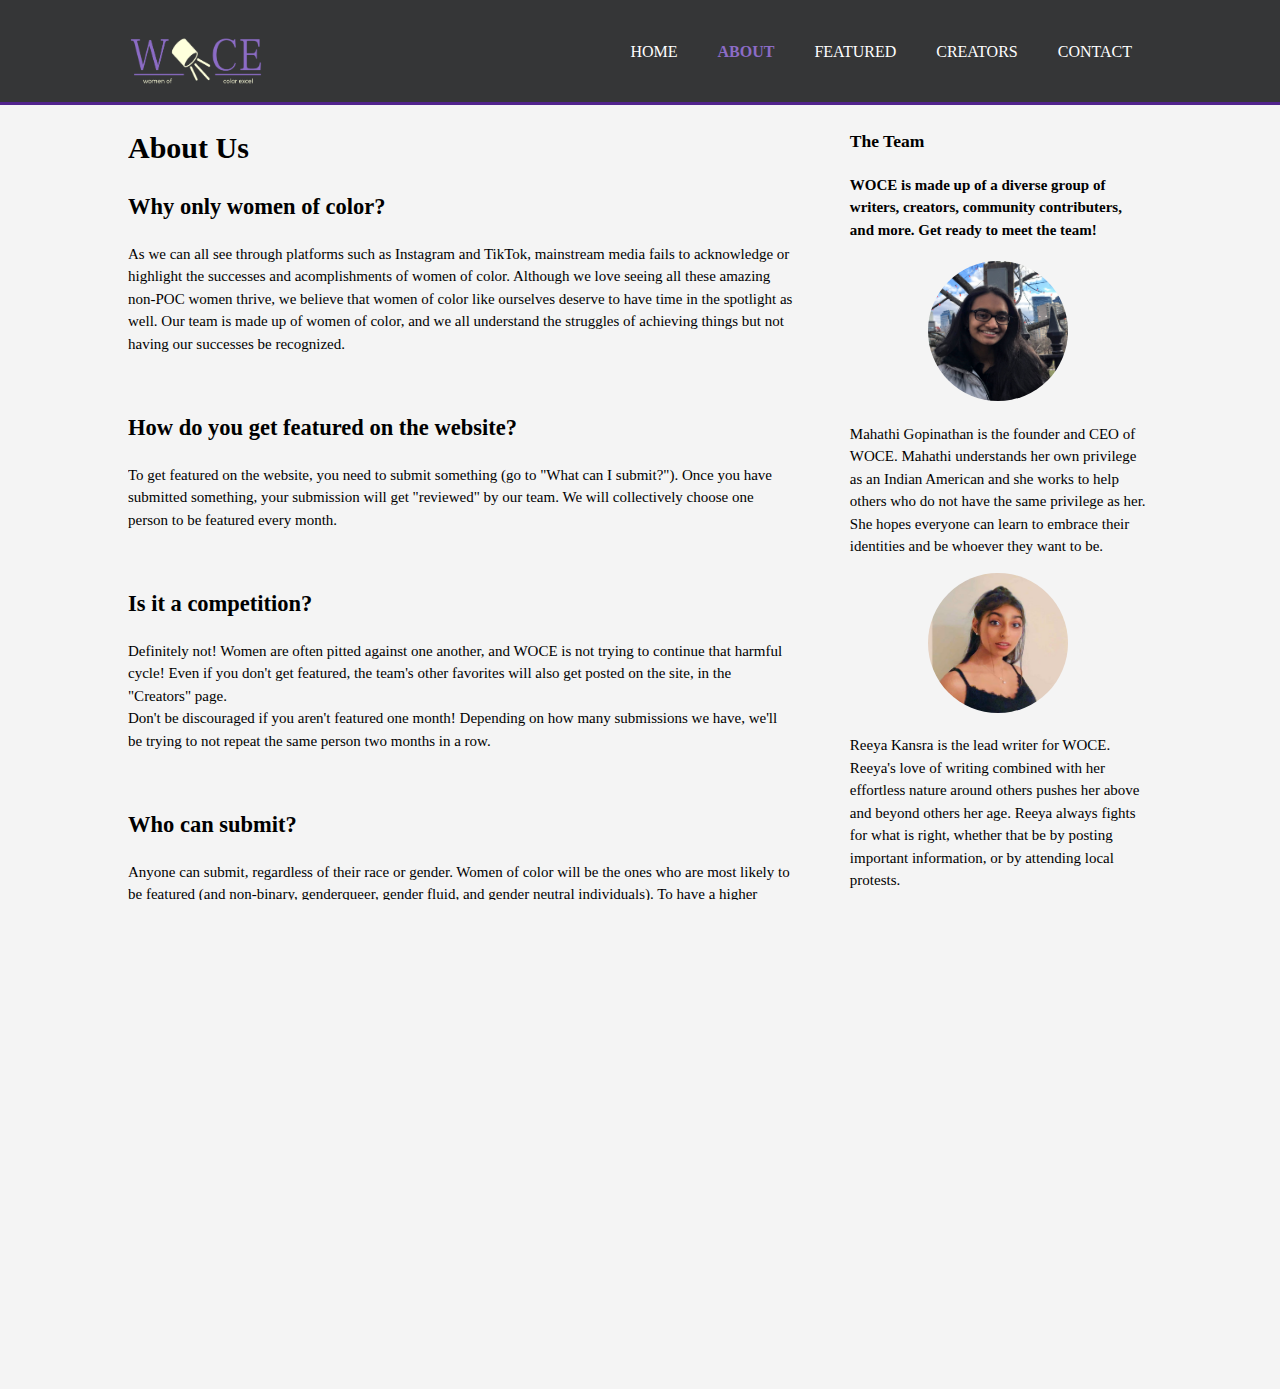
==== about.html @ e6f14cb6 "edits" ====
<!DOCTYPE html>
<html>
    <head>
        <meta charset="utf-8">
        <meta name="viewport" content="width=device-width">
        <meta name="description" content="WOCE.">
        <meta name="author" content="Mahathi Gopinathan">
        <title>WOCE. | About</title>
        <link rel="stylesheet" href="style.css">
    </head>
    <body>
        <header>
            <div class="container">
                <div id="branding">
                    <h1><img src="logo2.png" height="60" width="140"></h1>
                </div>
                <nav>
                    <ul>
                        <li><a href="index.html">Home</a></li>
                        <li class="current"><a href="about.html">About</a></li>
                        <li><a href="featured.html">Featured</a></li>
                        <li><a href="creators.html">Creators</a></li>
                        <li><a href="contact.html">Contact</a></li>
                        
                    </ul>
                </nav>
            </div>
        </header>

        <section class="main">
            <div class="container">
                <article id="main-col">
                    <h1 class="page-title">
                        About Us
                    </h1>
                    <h2>Why only women of color?</h2>
        <p>As we can all see through platforms such as Instagram and TikTok, mainstream media fails to acknowledge or highlight the successes and acomplishments of women of color. Although we love seeing all these amazing non-POC women thrive, we believe that women of color like ourselves deserve to have time in the spotlight as well. Our team is made up of women of color, and we all understand the struggles of achieving things but not having our successes be recognized.</p>
        <br>
        <h2>How do you get featured on the website?</h2>
        <p>To get featured on the website, you need to submit something (go to "What can I submit?"). Once you have submitted something, your submission will get "reviewed" by our team. We will collectively choose one person to be featured every month.</p>
        <br>
        <h2>Is it a competition?</h2>
        <p>Definitely not! Women are often pitted against one another, and WOCE is not trying to continue that harmful cycle! Even if you don't get featured, the team's other favorites will also get posted on the site, in the "Creators" page. <br>
            Don't be discouraged if you aren't featured one month! Depending on how many submissions we have, we'll be trying to not repeat the same person two months in a row.</p>
            <br>
        <h2>Who can submit?</h2>
        <p>Anyone can submit, regardless of their race or gender. Women of color will be the ones who are most likely to be featured (and non-binary, genderqueer, gender fluid, and gender neutral individuals). To have a higher chance of being featured, check out our <a href="https://www.instagram.com/woce.womxn/">Instagram page</a> for prompts, topics, and more!</p>
        <br>
        <h2>What can I submit?</h2>
        <p>You can submit almost anything that you are proud of! As long as you feel your submission best represents you, your culture, however you identify yourself, or your accomplishments, all of your submissions are valid! Here are some examples: <br><br>
        - Writing (i.e. articles, poems, essays, etc.) <br>
    - Videos (i.e. dancing, singing, playing instruments, drawing/painting, playing sports, etc.) <br>
- Audio files (i.e. recordings of you singing, recordings of you playing instruments, interviews, etc.) <br>
- Artwork (i.e. paintings, drawings, digital art, etc.) <br> <br>
If you have any questions, don't hesitate to contact us!</p>
                </article>
                <aside id="sidebar">
                    <div class="dark">
                        <h3>The Team</h3>
                        <h4>WOCE is made up of a diverse group of writers, creators, community contributers, and more. Get ready to meet the team!</h4>

                        <p style="text-align:center;"><img class="circular--square" src="IMG_6537 copy.JPG" alt="Mahathi Gopinathan" width="140" height="140"></p>
                        <p>Mahathi Gopinathan is the founder and CEO of WOCE. Mahathi understands her own privilege as an Indian American and she works to help others who do not have the same privilege as her. She hopes everyone can learn to embrace their identities and be whoever they want to be.</p> 
                        <p style="text-align:center;"><img class="circular--square" src="reeya.png" alt="Reeya Kansra" width="140" height="140"></p>
                        <p>Reeya Kansra is the lead writer for WOCE. Reeya's love of writing combined with her effortless nature around others pushes her above and beyond others her age. Reeya always fights for what is right, whether that be by posting important information, or by attending local protests.</p>
                    </div>
                </aside>
            </div>
        </section>

        <footer>
            <p>WOCE., Copyright &copy; 2020</p>
        </footer>
    </body>
</html>
---- style.css ----
html,body
{
    width: 100%;
    height: 100%;
    margin: 0px;
    padding: 0px;
    overflow-x: hidden; 
}

body{
    font: 15px/1.5 Lucida Bright, Helvetica sans-serif;
    padding: 0;
    margin: 0;
    background-color: #f4f4f4;
}

.container{
    width: 80%;
    margin: auto;
    overflow: hidden;
}

ul{
    margin: 0;
    padding: 0;
}

/* Header */
header{
    background: #353637;
    color: #ffffff;
    padding-top: 30px;
    min-height: 70px;
    border-bottom: #51238d 3px solid;
}

header a{
    color: #ffffff;
    text-decoration: none;
    text-transform: uppercase;
    font-size: 16px;
}

header li{
    float: left;
    display: inline;
    padding: 0 20px 0 20px;
}

header #branding{
    float: left;
}

header #branding h1{
    margin: 0;
}

header nav{
    float: right;
    margin-top: 10px;
}

header .highlight, header .current a{
    color: #8C6CC6;
    font-weight: bold;
}

header a:hover{
    color: #cccccc;
    font-weight: bold;
}

/* Showcase */
.rw-wrapper {
    width: 60%;
    position: relative; left: 200px;
    margin: 110px auto 0 auto;
    font-family: 'Bree Serif';
    padding: 10px;
}

.rw-sentence {
    margin: 0;
    text-align: left;
    text-shadow: 1px 1px 1px rgba(255,255,255,0.8)
}

.rw-sentence span{
    color: rgb(147, 104, 175);
    White-space: nowrap;
    font-size: 120%;
    font-weight: normal;
}

.rw-words {
    display: inline;
    text-indent: 10px;
}

.rw-words span{
    position: absolute;
    opacity: 0%;
    overflow: hidden;
    width: 50%;
    color: #000000;
}

.rw-words-1 span{
    animation: rotateWordsFirst 18s linear infinite 0s;
}
.rw-words-2 span{
    animation: rotateWordsSecond 18s linear infinite 0s;
}
/*.rw-words span:nth-child(2) {
    animation-delay: 0s;
    color: #868585;
}
.rw-words span:nth-child(3) {
    animation-delay: 6s;
    color: #5a5a5a;
}
.rw-words span:nth-child(4) { 
	animation-delay: 9s; 
    color: rgb(85, 84, 84);
}
.rw-words span:nth-child(5) {
    animation-delay: 12s;
    color: rgb(59, 59, 59);
}
.rw-words span:nth-child(6) {
    animation-delay: 15s;
    color: rgb(0, 0, 0);
}*/

/*@keyframes rotateWordsFirst {
    0% { opacity: 1; animation-timing-function: easi-in; height: 0px; }
    8% { opacity: 1; height: 60px; }
    19% { opacity: 1; height: 60px; }
    25% { opacity: 0; height: 60px; }
    100% { opacity: 0; }
}

@keyframes rotateWordsSecond {
    0% { opacity: 1; animation-timing-function: ease-in; width: 0px; }
    10% { opacity: 0.3; width: 0px; }
	20% { opacity: 1; width: 100%; }
    27% { opacity: 0; width: 100%; }
    100% { opacity: 0; }
}*/

/* Newsletter */
#newsletter{
    padding: 15px;
    color: #ffffff;
    background: #353637;
}

#newsletter h1{
    float: left;
}

#newsletter form{
    float: right;
    margin-top: 15px;
}

#newsletter input[type="email"]{
    padding: 4px;
    height: 25px;
    width: 250px;
}

.button_1{
    height: 38px;
    background: #cccccc;
    border: 0;
    padding-left: 20px;
    padding-right: 20px;
    color: #353637;
}

footer{
    padding: 20px;
    margin-top: 20px;
    color: #ffffff;
    background-color: #200d38;
    text-align: center;
}

/* Slideshow */
*,
*::before,
*::after { box-sizing: border-box; }

.card {
  position: relative; 
  
  width: 500px;
  height: 350px;
  overflow: hidden;

  border-radius: 5px;
  box-shadow: 0px 4px 10px rgba(0, 0, 0, 0.3);
}

/*Light blue cover above the slide show*/
.card::after {
  content: '';
  position: absolute; 
  left: 0;
  top: 0;
  z-index: 900;

  display: block;
  width: 100%;
  height: 100%;

  background-color: rgba(140, 22, 114, 0.116);
}

.card_part {
  position: absolute;
  top: 0;
  left: 0;
  z-index: 7;

  display: flex;
  align-items: center;
  width: 100%;
  height: 100%;
  
  transform: translateX( 700px );
  background-image: url( https://live.staticflickr.com/65535/50330962327_3ea3c1ccdc_z.jpg );
  
  animation: opaqTransition 28s cubic-bezier(0, 0, 0, 0.97) infinite;
}


.card_part.card_part-two {
  z-index: 6;
  background-image: url( https://live.staticflickr.com/65535/50330118523_687336dfe4_z.jpg );
  animation-delay: 7s;
}

.card_part.card_part-three {
  z-index: 5;
  background-image: url( https://github.com/Flat-Pixels/assets_hosting/blob/master/picture_slides/3.jpg?raw=true );
  animation-delay: 14s;
}

.card_part.card_part-four {
  z-index: 4;
  background-image: url( https://github.com/Flat-Pixels/assets_hosting/blob/master/picture_slides/4.jpg?raw=true );
  animation-delay: 21s;
}


@keyframes opaqTransition {
  3% { transform: translateX( 0 ); }
  25% { transform: translateX( 0 ); }
  28% { transform: translateX( -700px ); }
  100% { transform: translateX( -700px ); }
}

/* Responsiveness */

@media(max-width: 768px){
    header #branding,
    header nav,
    header nav li,
    #newsletter h1,
    #newsletter form,
    #boxes .box,
    article#main-col,
    aside#sidebar {
        float: none;
        text-align: center;
        width: 100%;
    }

    header{
        padding-bottom: 20px;
    }

    #showcase h1{
        margin-top: 40px;
    }

    #newsletter button{
        display: block;
        width: 100%;
    }

    #newsletter form input[type="email"] {
        width: 100%;
        margin-bottom: 5px;
    }
}

/* Team Photos */
.circular--square {
    border-top-left-radius: 50% 50%;
    border-top-right-radius: 50% 50%;
    border-bottom-right-radius: 50% 50%;
    border-bottom-left-radius: 50% 50%;
}

/* Sidebar */

aside#sidebar{
    float: right;
    width: 30%;
    padding: 5px;
}

aside#sidebar .contact input, aside#sidebar .contact textarea{
    width: 90%;
    padding: 5px;
}

article#main-col{
    float: left;
    width: 65%;
}
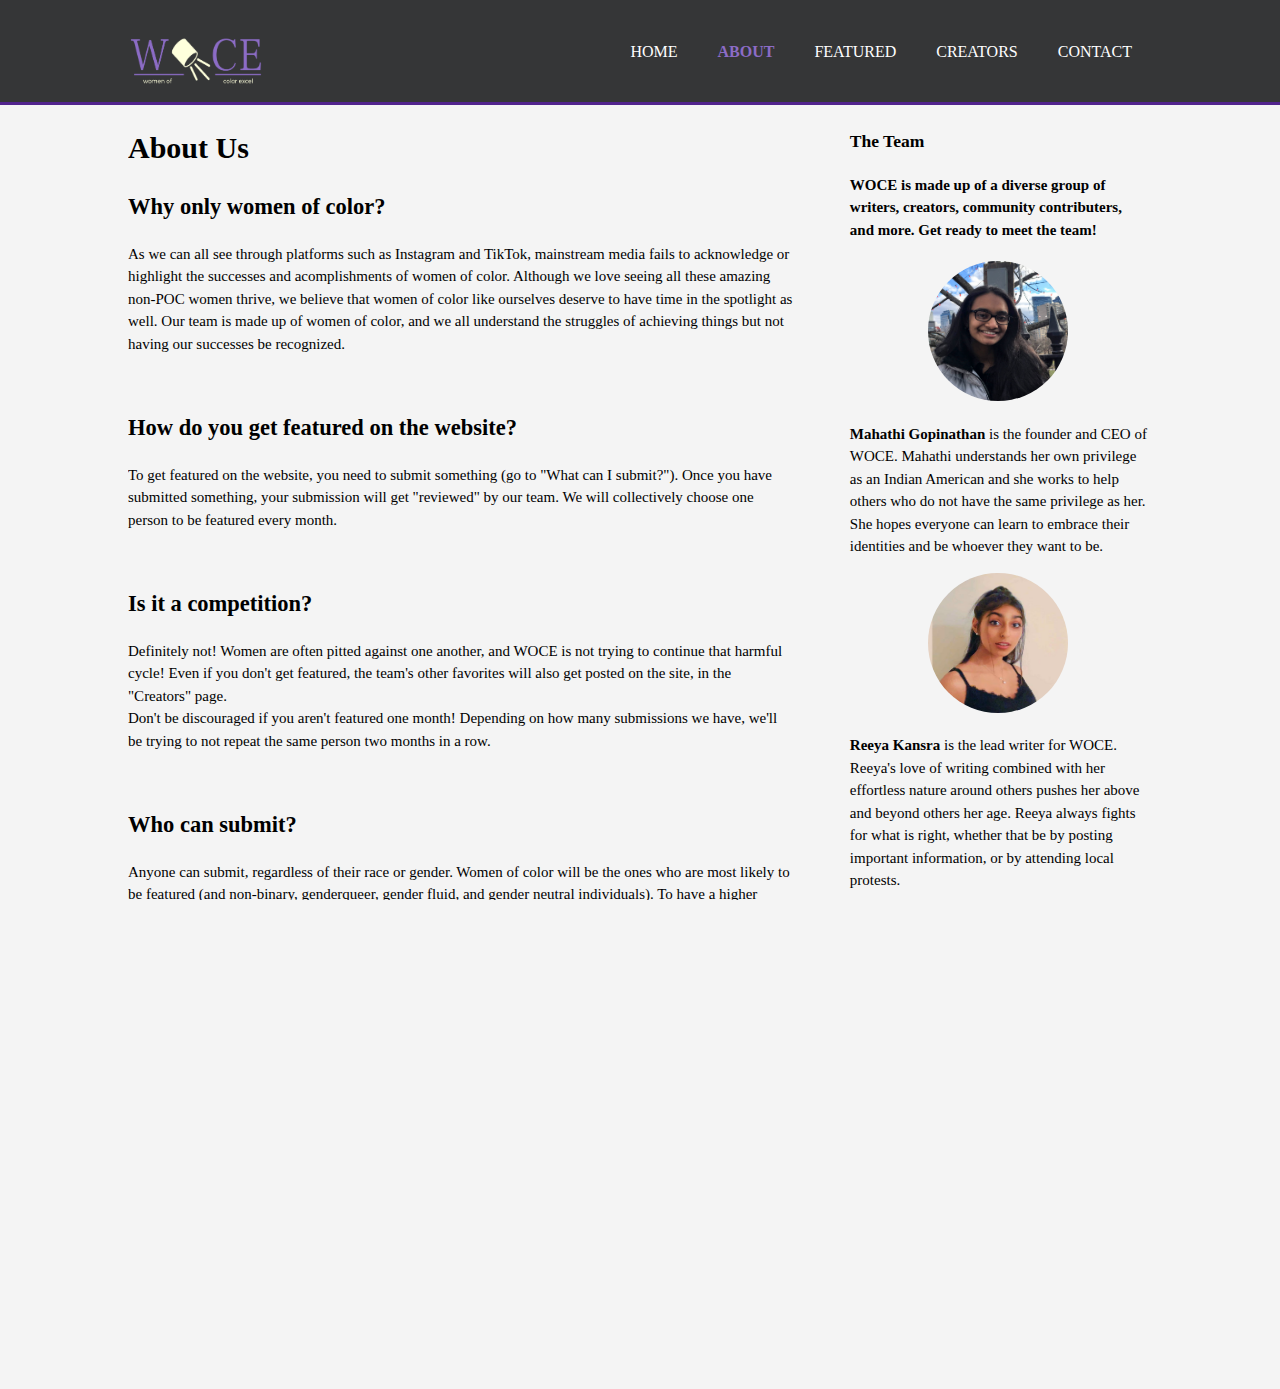
==== commit 564288ef: "Update about.html" ====
--- a/about.html
+++ b/about.html
@@ -60,9 +60,9 @@
                         <h4>WOCE is made up of a diverse group of writers, creators, community contributers, and more. Get ready to meet the team!</h4>
 
                         <p style="text-align:center;"><img class="circular--square" src="IMG_6537 copy.JPG" alt="Mahathi Gopinathan" width="140" height="140"></p>
-                        <p>Mahathi Gopinathan is the founder and CEO of WOCE. Mahathi understands her own privilege as an Indian American and she works to help others who do not have the same privilege as her. She hopes everyone can learn to embrace their identities and be whoever they want to be.</p> 
+                        <p><b>Mahathi Gopinathan</b> is the founder and CEO of WOCE. Mahathi understands her own privilege as an Indian American and she works to help others who do not have the same privilege as her. She hopes everyone can learn to embrace their identities and be whoever they want to be.</p> 
                         <p style="text-align:center;"><img class="circular--square" src="reeya.png" alt="Reeya Kansra" width="140" height="140"></p>
-                        <p>Reeya Kansra is the lead writer for WOCE. Reeya's love of writing combined with her effortless nature around others pushes her above and beyond others her age. Reeya always fights for what is right, whether that be by posting important information, or by attending local protests.</p>
+                        <p><b>Reeya Kansra</b> is the lead writer for WOCE. Reeya's love of writing combined with her effortless nature around others pushes her above and beyond others her age. Reeya always fights for what is right, whether that be by posting important information, or by attending local protests.</p>
                     </div>
                 </aside>
             </div>
--- a/style.css
+++ b/style.css
@@ -230,7 +230,7 @@
   height: 100%;
   
   transform: translateX( 700px );
-  background-image: url( https://live.staticflickr.com/65535/50330962327_3ea3c1ccdc_z.jpg );
+  background-image: url( https://live.staticflickr.com/65535/50332445632_99ec904e09_z.jpg );
   
   animation: opaqTransition 28s cubic-bezier(0, 0, 0, 0.97) infinite;
 }
@@ -238,7 +238,7 @@
 
 .card_part.card_part-two {
   z-index: 6;
-  background-image: url( https://live.staticflickr.com/65535/50330118523_687336dfe4_z.jpg );
+  background-image: url( https://live.staticflickr.com/65535/50331320428_4d77da9144_z.jpg );
   animation-delay: 7s;
 }
 
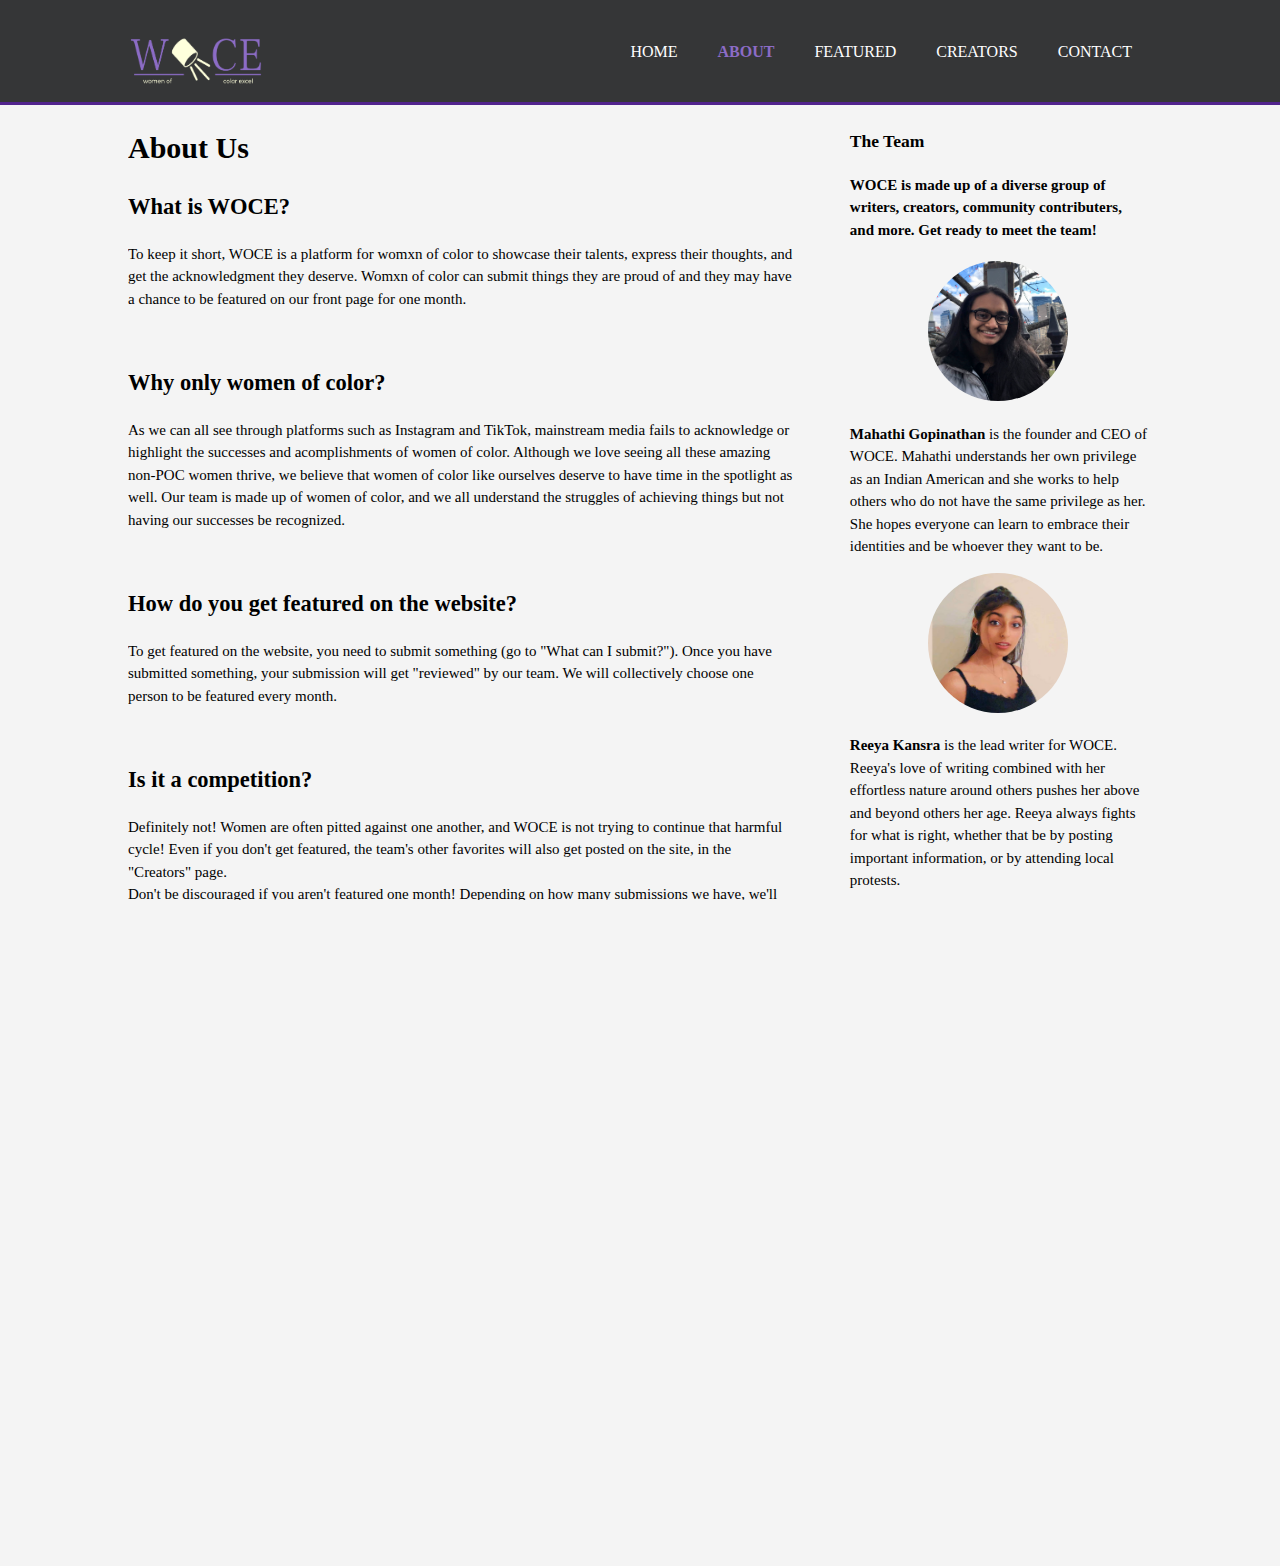
==== commit a7bc874f: "Update about.html" ====
--- a/about.html
+++ b/about.html
@@ -33,6 +33,10 @@
                     <h1 class="page-title">
                         About Us
                     </h1>
+
+                    <h2>What is WOCE?</h2>
+        <p>To keep it short, WOCE is a platform for womxn of color to showcase their talents, express their thoughts, and get the acknowledgment they deserve. Womxn of color can submit things they are proud of and they may have a chance to be featured on our front page for one month.</p>
+        <br>
                     <h2>Why only women of color?</h2>
         <p>As we can all see through platforms such as Instagram and TikTok, mainstream media fails to acknowledge or highlight the successes and acomplishments of women of color. Although we love seeing all these amazing non-POC women thrive, we believe that women of color like ourselves deserve to have time in the spotlight as well. Our team is made up of women of color, and we all understand the struggles of achieving things but not having our successes be recognized.</p>
         <br>
--- a/style.css
+++ b/style.css
@@ -7,6 +7,14 @@
     overflow-x: hidden; 
 }
 
+body .about {
+    width: 100%;
+    height: 100%;
+    margin: 0px;
+    padding: 0px;
+    overflow-x: hidden; 
+}
+
 body{
     font: 15px/1.5 Lucida Bright, Helvetica sans-serif;
     padding: 0;
@@ -29,6 +37,7 @@
 header{
     background: #353637;
     color: #ffffff;
+    text-align: center;
     padding-top: 30px;
     min-height: 70px;
     border-bottom: #51238d 3px solid;
@@ -39,6 +48,8 @@
     text-decoration: none;
     text-transform: uppercase;
     font-size: 16px;
+    float: left;
+    text-align: center;
 }
 
 header li{
@@ -321,4 +332,5 @@
 article#main-col{
     float: left;
     width: 65%;
-}+}
+
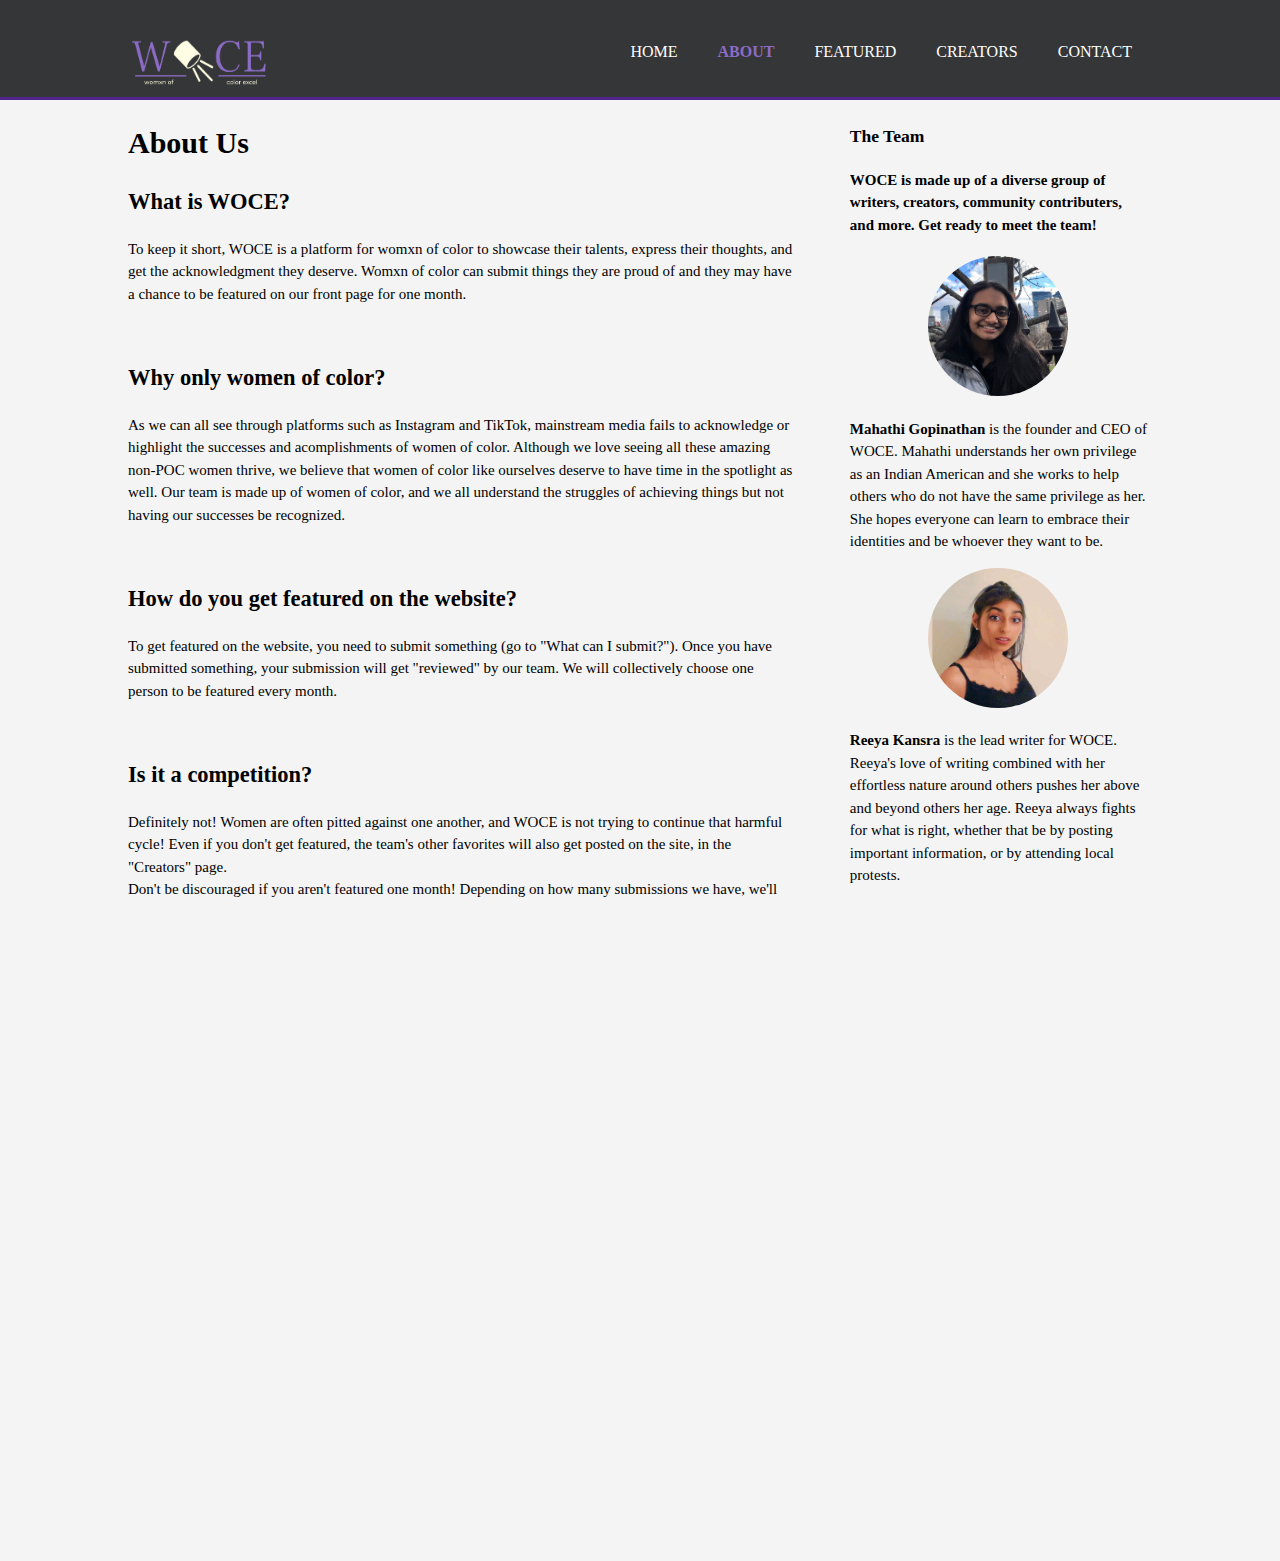
==== commit c26dc659: "img changes" ====
--- a/about.html
+++ b/about.html
@@ -12,7 +12,8 @@
         <header>
             <div class="container">
                 <div id="branding">
-                    <h1><img src="logo2.png" height="60" width="140"></h1>
+                    <a href="index.html">
+                    <h1><img src="finlogo.png" height="60" width="140"></a></h1>
                 </div>
                 <nav>
                     <ul>
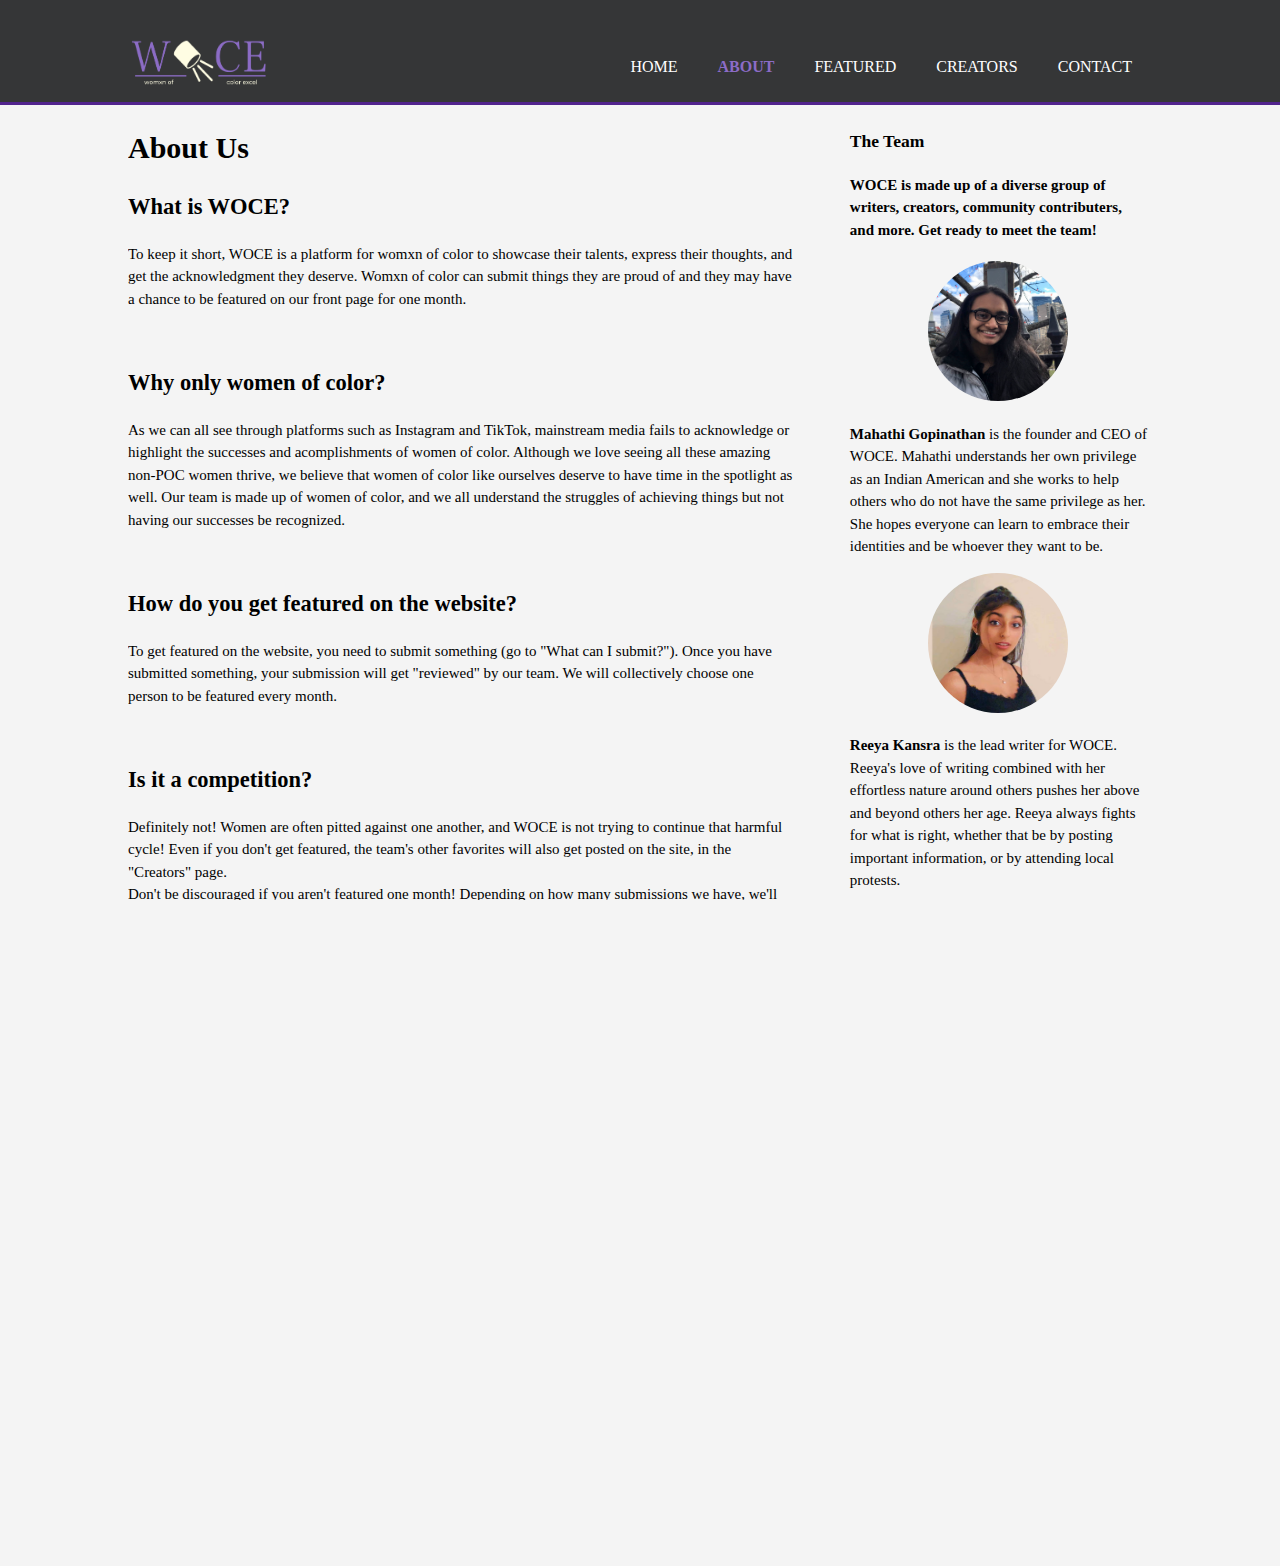
==== commit 0a8f3e04: "adding in members" ====
--- a/about.html
+++ b/about.html
@@ -68,13 +68,15 @@
                         <p><b>Mahathi Gopinathan</b> is the founder and CEO of WOCE. Mahathi understands her own privilege as an Indian American and she works to help others who do not have the same privilege as her. She hopes everyone can learn to embrace their identities and be whoever they want to be.</p> 
                         <p style="text-align:center;"><img class="circular--square" src="reeya.png" alt="Reeya Kansra" width="140" height="140"></p>
                         <p><b>Reeya Kansra</b> is the lead writer for WOCE. Reeya's love of writing combined with her effortless nature around others pushes her above and beyond others her age. Reeya always fights for what is right, whether that be by posting important information, or by attending local protests.</p>
+                        <p style="text-align:center;"><img class="circular--square" src="kayla.jpeg" alt="Kayla Nguyen" width="140" height="140"></p>
+                        <p><b>Kayla Nguyen</b> is part of the WOCE Graphic Design team. Her mission is to educate and inspire people that anything is possible. She advocates for all women of color and wants to see their achievements acknowledged and commended.</p>
                     </div>
                 </aside>
             </div>
         </section>
 
         <footer>
-            <p>WOCE., Copyright &copy; 2020</p>
+            <p>WOCE, Copyright &copy; 2020</p>
         </footer>
     </body>
 </html>--- a/style.css
+++ b/style.css
@@ -28,10 +28,10 @@
     overflow: hidden;
 }
 
-ul{
+/*ul{
     margin: 0;
     padding: 0;
-}
+}*/
 
 /* Header */
 header{
@@ -48,7 +48,7 @@
     text-decoration: none;
     text-transform: uppercase;
     font-size: 16px;
-    float: left;
+    float: center;
     text-align: center;
 }
 
@@ -76,10 +76,10 @@
     font-weight: bold;
 }
 
-header a:hover{
+/*header a:hover{
     color: #cccccc;
     font-weight: bold;
-}
+}*/
 
 /* Showcase */
 .rw-wrapper {
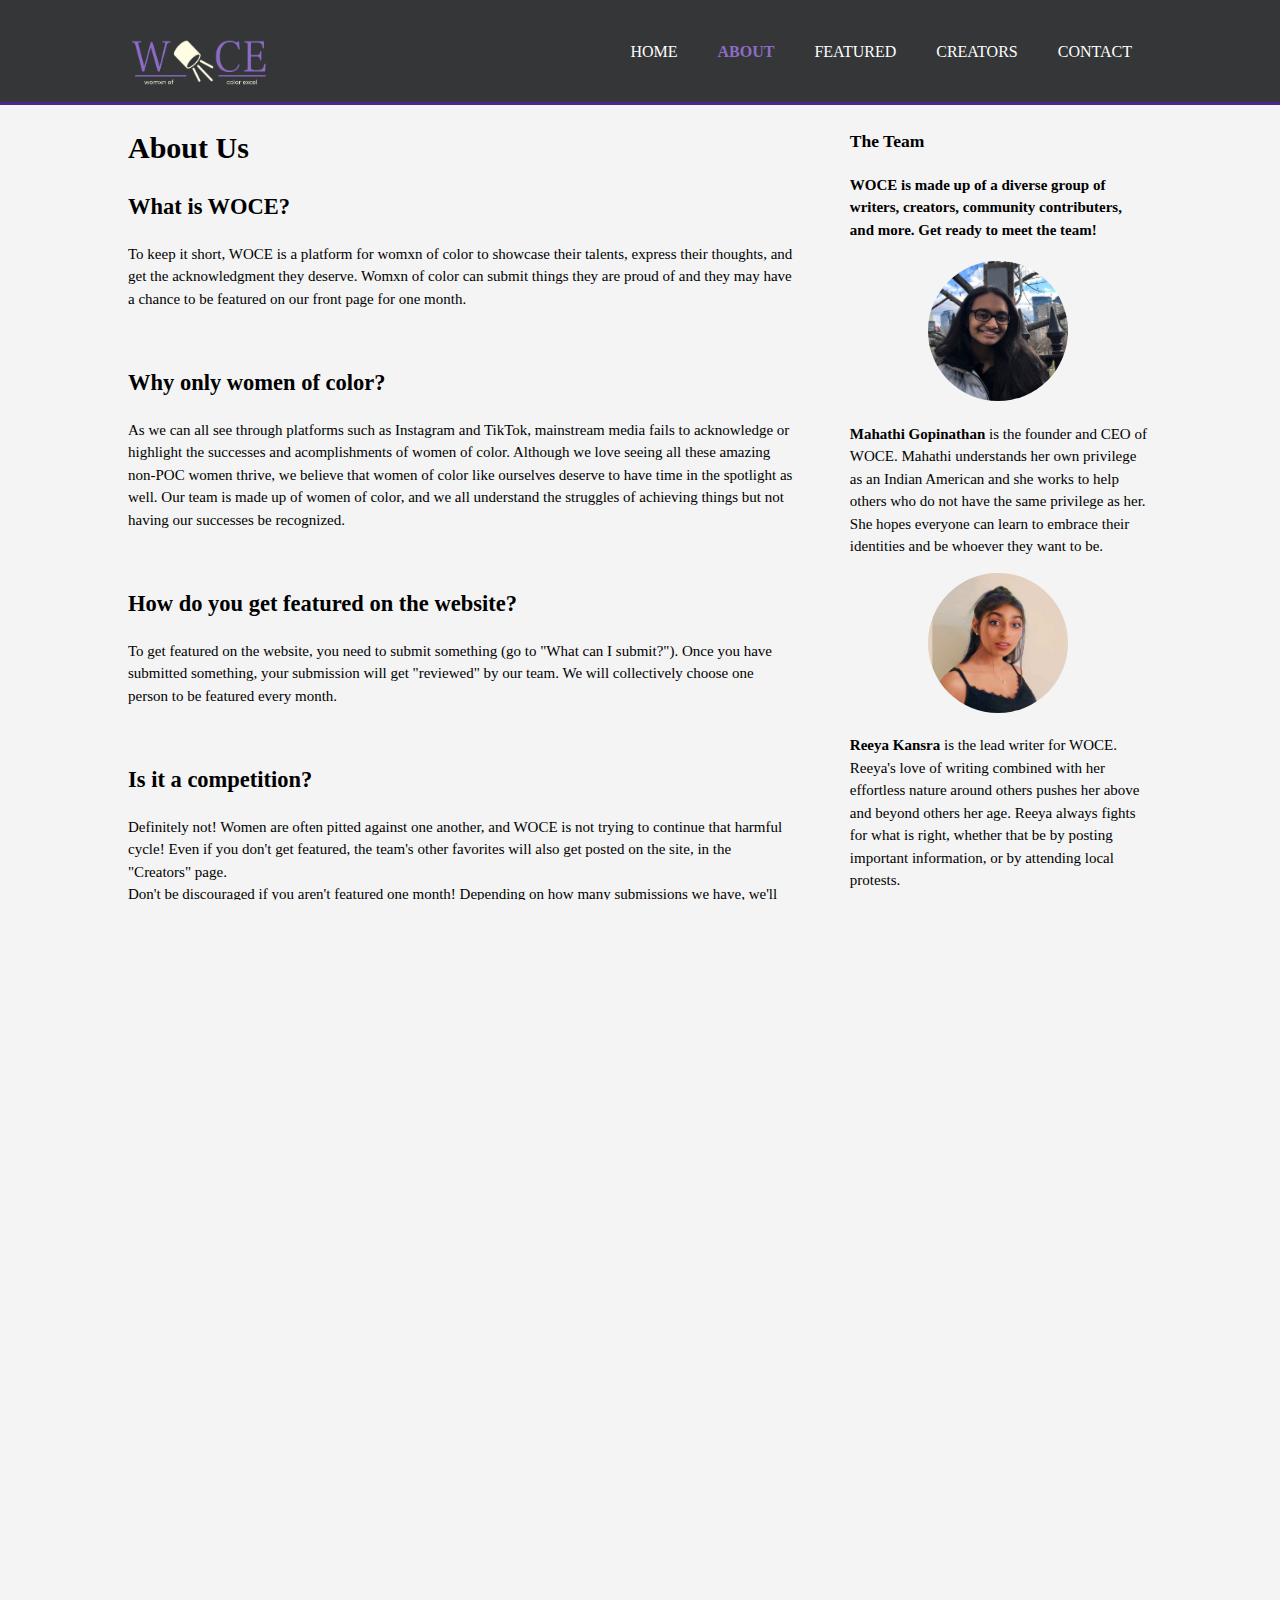
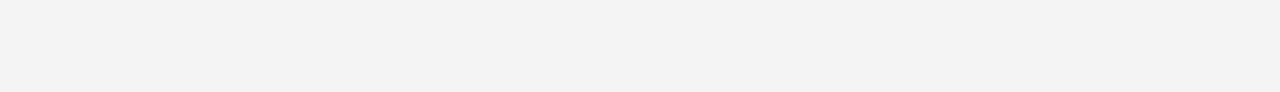
==== commit 2a168951: "debugging + members" ====
--- a/about.html
+++ b/about.html
@@ -68,8 +68,10 @@
                         <p><b>Mahathi Gopinathan</b> is the founder and CEO of WOCE. Mahathi understands her own privilege as an Indian American and she works to help others who do not have the same privilege as her. She hopes everyone can learn to embrace their identities and be whoever they want to be.</p> 
                         <p style="text-align:center;"><img class="circular--square" src="reeya.png" alt="Reeya Kansra" width="140" height="140"></p>
                         <p><b>Reeya Kansra</b> is the lead writer for WOCE. Reeya's love of writing combined with her effortless nature around others pushes her above and beyond others her age. Reeya always fights for what is right, whether that be by posting important information, or by attending local protests.</p>
-                        <p style="text-align:center;"><img class="circular--square" src="kayla.jpeg" alt="Kayla Nguyen" width="140" height="140"></p>
+                        <p style="text-align:center;"><img class="circular--square" src="kaylaa.jpeg" alt="Kayla Nguyen" width="140" height="140"></p>
                         <p><b>Kayla Nguyen</b> is part of the WOCE Graphic Design team. Her mission is to educate and inspire people that anything is possible. She advocates for all women of color and wants to see their achievements acknowledged and commended.</p>
+                        <p style="text-align:center;"><img class="circular--square" src="kat.jpg" alt="Katrina Truong" width="140" height="140"></p>
+                        <p><b>Katrina Truong</b> is a part of the outreach team for WOCE, reaching out to women of color to showcase the power and strength they hold, especially since they are most often overlooked. With a vibrant and loving personality, she emphasizes how important it is for people to be comfortable with who they are and love themselves.</p>
                     </div>
                 </aside>
             </div>
--- a/style.css
+++ b/style.css
@@ -28,16 +28,16 @@
     overflow: hidden;
 }
 
-/*ul{
+ul{
     margin: 0;
     padding: 0;
-}*/
+}
 
 /* Header */
 header{
     background: #353637;
     color: #ffffff;
-    text-align: center;
+    /*text-align: center;*/
     padding-top: 30px;
     min-height: 70px;
     border-bottom: #51238d 3px solid;
@@ -48,8 +48,8 @@
     text-decoration: none;
     text-transform: uppercase;
     font-size: 16px;
-    float: center;
-    text-align: center;
+    /*float: center;
+    text-align: center;*/
 }
 
 header li{
@@ -76,10 +76,10 @@
     font-weight: bold;
 }
 
-/*header a:hover{
+header a:hover{
     color: #cccccc;
     font-weight: bold;
-}*/
+}
 
 /* Showcase */
 .rw-wrapper {
